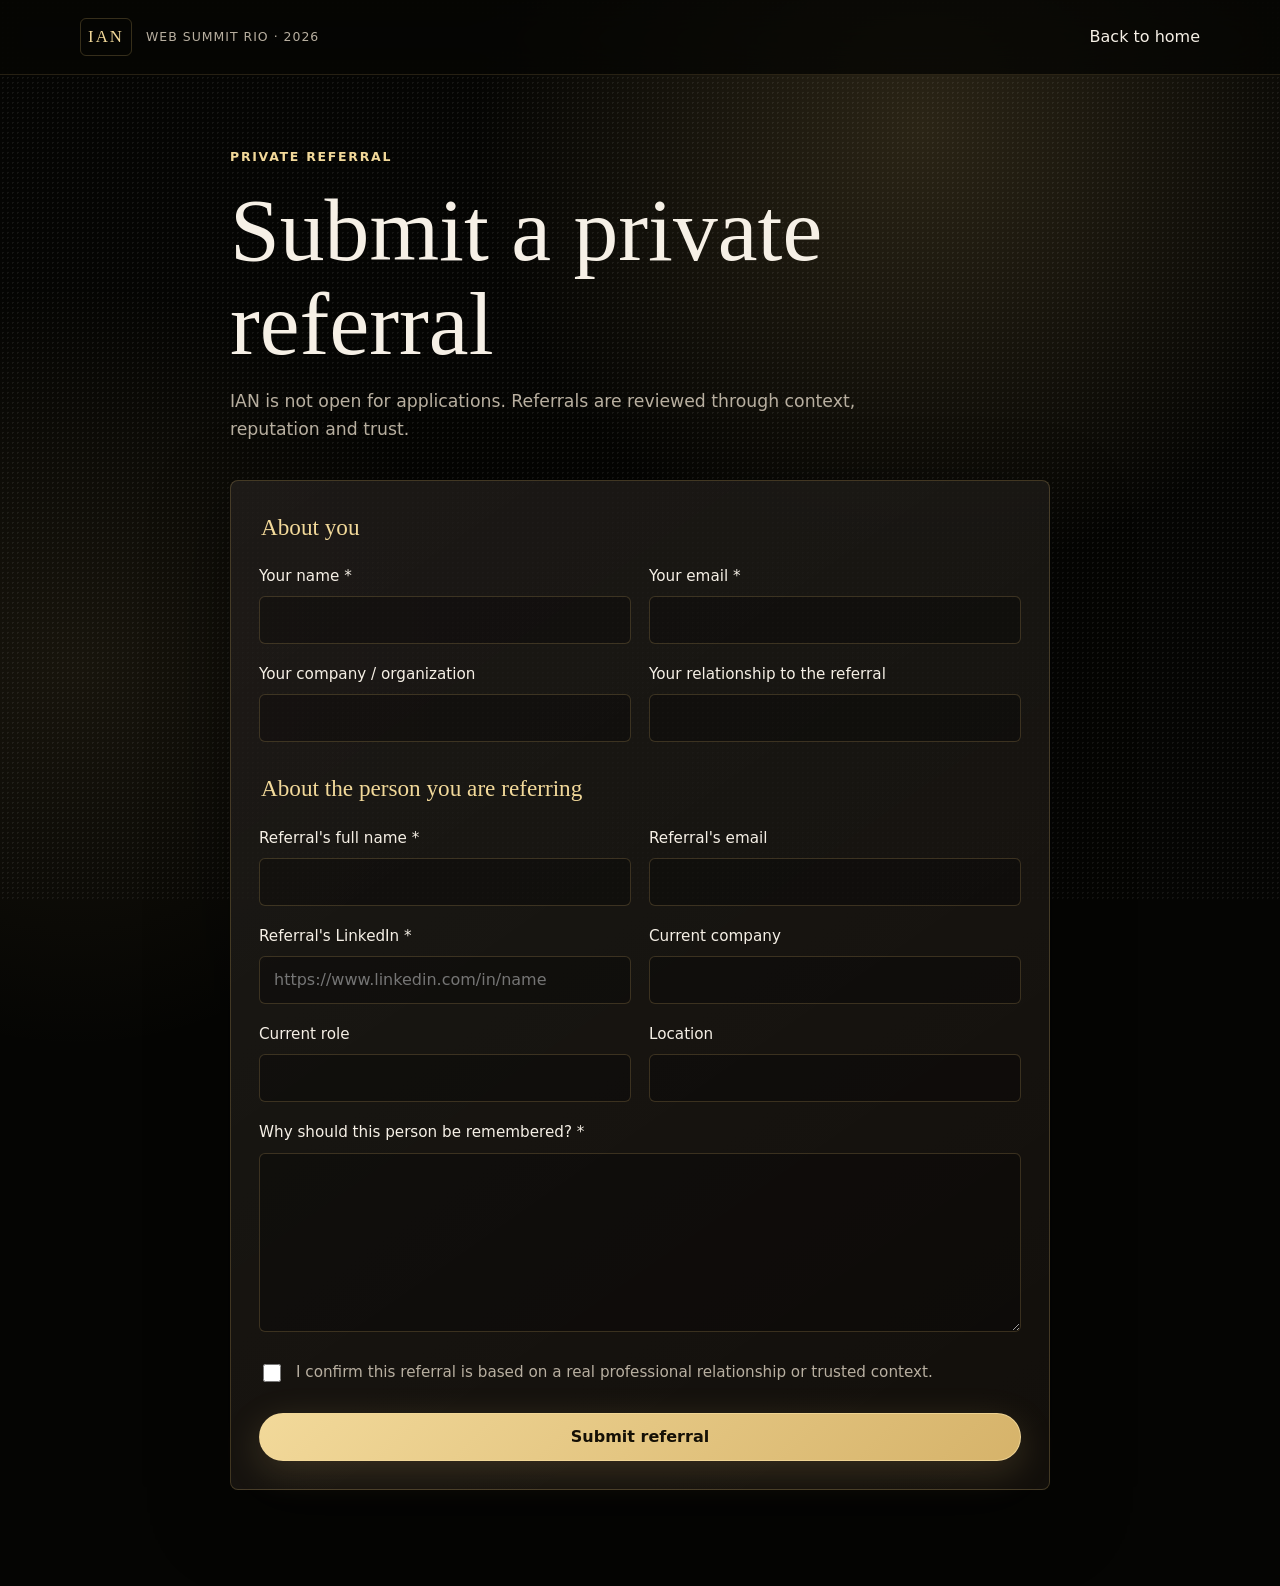
==== join-professional.html @ c7a35a79 "Innit Commit" ====
<!DOCTYPE html>
<html lang="en">
  <head>
    <meta charset="UTF-8" />
    <meta name="viewport" content="width=device-width, initial-scale=1.0" />
    <meta
      name="description"
      content="Submit a private referral to IAN for Web Summit Rio 2026."
    />
    <title>Submit a Private Referral | IAN</title>
    <link rel="stylesheet" href="styles.css" />
  </head>
  <body>
    <!-- Update form copy, links and field labels here when the referral flow changes. -->
    <header class="site-header simple-header">
      <a class="brand" href="index.html" aria-label="IAN home">
        <span class="brand-mark">IAN</span>
        <span class="brand-meta">Web Summit Rio &middot; 2026</span>
      </a>
      <a class="text-link" href="index.html">Back to home</a>
    </header>

    <main class="form-page">
      <section class="section-band">
        <div class="container narrow-container">
          <p class="eyebrow">Private referral</p>
          <h1>Submit a private referral</h1>
          <p class="section-copy">
            IAN is not open for applications. Referrals are reviewed through context,
            reputation and trust.
          </p>

          <form class="referral-form" id="referral-form" novalidate>
            <div class="form-status" id="form-status" aria-live="polite"></div>

            <fieldset>
              <legend>About you</legend>
              <div class="form-grid">
                <div class="form-field">
                  <label for="your-name">Your name <span aria-hidden="true">*</span></label>
                  <input id="your-name" name="yourName" type="text" autocomplete="name" data-required />
                </div>

                <div class="form-field">
                  <label for="your-email">Your email <span aria-hidden="true">*</span></label>
                  <input id="your-email" name="yourEmail" type="email" autocomplete="email" data-required />
                </div>

                <div class="form-field">
                  <label for="your-company">Your company / organization</label>
                  <input id="your-company" name="yourCompany" type="text" autocomplete="organization" />
                </div>

                <div class="form-field">
                  <label for="relationship">Your relationship to the referral</label>
                  <input id="relationship" name="relationship" type="text" />
                </div>
              </div>
            </fieldset>

            <fieldset>
              <legend>About the person you are referring</legend>
              <div class="form-grid">
                <div class="form-field">
                  <label for="referral-name">Referral's full name <span aria-hidden="true">*</span></label>
                  <input id="referral-name" name="referralName" type="text" data-required />
                </div>

                <div class="form-field">
                  <label for="referral-email">Referral's email</label>
                  <input id="referral-email" name="referralEmail" type="email" />
                </div>

                <div class="form-field">
                  <label for="referral-linkedin">Referral's LinkedIn <span aria-hidden="true">*</span></label>
                  <input
                    id="referral-linkedin"
                    name="referralLinkedin"
                    type="url"
                    inputmode="url"
                    placeholder="https://www.linkedin.com/in/name"
                    data-required
                  />
                </div>

                <div class="form-field">
                  <label for="current-company">Current company</label>
                  <input id="current-company" name="currentCompany" type="text" />
                </div>

                <div class="form-field">
                  <label for="current-role">Current role</label>
                  <input id="current-role" name="currentRole" type="text" />
                </div>

                <div class="form-field">
                  <label for="location">Location</label>
                  <input id="location" name="location" type="text" autocomplete="address-level2" />
                </div>

                <div class="form-field full-span">
                  <label for="referral-reason">
                    Why should this person be remembered? <span aria-hidden="true">*</span>
                  </label>
                  <textarea id="referral-reason" name="referralReason" rows="6" data-required></textarea>
                </div>
              </div>
            </fieldset>

            <label class="checkbox-field" for="trust-confirmation">
              <input id="trust-confirmation" name="trustConfirmation" type="checkbox" data-required />
              <span>
                I confirm this referral is based on a real professional relationship or trusted
                context.
              </span>
            </label>

            <button class="button button-primary" type="submit">Submit referral</button>
          </form>
        </div>
      </section>
    </main>

    <script src="script.js"></script>
  </body>
</html>
---- styles.css ----
/* Edit brand colors and spacing in :root to adjust the whole demo quickly. */
:root {
  --color-bg: #050503;
  --color-bg-soft: #0d0b08;
  --color-panel: rgba(17, 14, 9, 0.78);
  --color-panel-strong: rgba(25, 20, 12, 0.92);
  --color-gold: #d6b36a;
  --color-gold-soft: #f2d99a;
  --color-gold-muted: rgba(214, 179, 106, 0.2);
  --color-text: #f6f0e6;
  --color-muted: #b8afa0;
  --color-line: rgba(214, 179, 106, 0.24);
  --color-error: #ffcfb8;
  --font-sans: Inter, ui-sans-serif, system-ui, -apple-system, BlinkMacSystemFont, "Segoe UI", sans-serif;
  --font-display: Georgia, "Times New Roman", serif;
  --container: 1120px;
  --radius: 8px;
  --shadow: 0 24px 80px rgba(0, 0, 0, 0.42);
}

* {
  box-sizing: border-box;
}

html {
  scroll-behavior: smooth;
}

body {
  min-height: 100vh;
  margin: 0;
  color: var(--color-text);
  background:
    radial-gradient(circle at 72% 8%, rgba(214, 179, 106, 0.18), transparent 28rem),
    radial-gradient(circle at 6% 42%, rgba(214, 179, 106, 0.09), transparent 24rem),
    var(--color-bg);
  font-family: var(--font-sans);
  line-height: 1.6;
}

body::before {
  position: fixed;
  inset: 0;
  z-index: -1;
  pointer-events: none;
  content: "";
  opacity: 0.24;
  background-image:
    linear-gradient(rgba(255, 255, 255, 0.025) 1px, transparent 1px),
    linear-gradient(90deg, rgba(255, 255, 255, 0.018) 1px, transparent 1px);
  background-size: 38px 38px;
  mask-image: radial-gradient(circle at center, #000 0%, transparent 78%);
}

body::after {
  position: fixed;
  inset: 0;
  z-index: -1;
  pointer-events: none;
  content: "";
  opacity: 0.16;
  background-image:
    radial-gradient(circle, rgba(255, 255, 255, 0.42) 0 1px, transparent 1px);
  background-size: 5px 5px;
}

a {
  color: inherit;
  text-decoration: none;
}

button,
input,
textarea {
  font: inherit;
}

:focus-visible {
  outline: 2px solid var(--color-gold-soft);
  outline-offset: 4px;
}

.container {
  width: min(100% - 32px, var(--container));
  margin: 0 auto;
}

.narrow-container {
  max-width: 820px;
}

.site-header {
  position: sticky;
  top: 0;
  z-index: 20;
  display: flex;
  align-items: center;
  justify-content: space-between;
  gap: 24px;
  padding: 18px max(20px, calc((100vw - var(--container)) / 2));
  border-bottom: 1px solid rgba(214, 179, 106, 0.16);
  background: rgba(5, 5, 3, 0.8);
  backdrop-filter: blur(18px);
}

.simple-header {
  position: relative;
}

.brand {
  display: inline-flex;
  align-items: center;
  gap: 14px;
  min-width: max-content;
}

.brand-mark,
.footer-brand {
  display: inline-grid;
  min-width: 52px;
  min-height: 38px;
  place-items: center;
  border: 1px solid var(--color-line);
  border-radius: 6px;
  color: var(--color-gold-soft);
  font-family: var(--font-display);
  font-size: 1.05rem;
  letter-spacing: 0.12em;
}

.brand-meta {
  color: var(--color-muted);
  font-size: 0.78rem;
  letter-spacing: 0.08em;
  text-transform: uppercase;
}

.main-nav {
  display: flex;
  flex-wrap: wrap;
  align-items: center;
  justify-content: center;
  gap: 8px 22px;
  color: var(--color-muted);
  font-size: 0.92rem;
}

.main-nav a,
.text-link,
.site-footer a {
  transition: color 180ms ease, opacity 180ms ease;
}

.main-nav a:hover,
.text-link:hover,
.site-footer a:hover {
  color: var(--color-gold-soft);
}

.language-switch {
  display: inline-flex;
  padding: 3px;
  border: 1px solid var(--color-line);
  border-radius: 999px;
  background: rgba(255, 255, 255, 0.04);
}

.language-option {
  min-width: 38px;
  min-height: 30px;
  border: 0;
  border-radius: 999px;
  color: var(--color-muted);
  background: transparent;
  cursor: pointer;
}

.language-option.is-active {
  color: #151006;
  background: linear-gradient(135deg, var(--color-gold-soft), var(--color-gold));
}

.section-band {
  padding: 96px 0;
}

.hero {
  min-height: calc(100vh - 76px);
  display: grid;
  align-items: center;
}

.hero-grid {
  display: grid;
  grid-template-columns: minmax(0, 1.08fr) minmax(320px, 0.72fr);
  gap: 48px;
  align-items: center;
}

.eyebrow {
  margin: 0 0 16px;
  color: var(--color-gold-soft);
  font-size: 0.78rem;
  font-weight: 700;
  letter-spacing: 0.14em;
  text-transform: uppercase;
}

h1,
h2,
h3,
p {
  overflow-wrap: anywhere;
}

h1,
h2,
h3 {
  margin: 0;
  color: var(--color-text);
  line-height: 1.05;
}

h1,
h2 {
  font-family: var(--font-display);
  font-weight: 500;
}

h1 {
  max-width: 760px;
  font-size: clamp(3.15rem, 7vw, 6.7rem);
}

h2 {
  font-size: clamp(2rem, 4vw, 3.8rem);
}

h3 {
  font-size: 1.18rem;
}

.hero-subtitle {
  max-width: 680px;
  margin: 28px 0 0;
  color: var(--color-muted);
  font-size: clamp(1.05rem, 2vw, 1.32rem);
}

.hero-actions {
  display: flex;
  flex-wrap: wrap;
  gap: 14px;
  margin-top: 34px;
}

.button {
  display: inline-flex;
  min-height: 48px;
  align-items: center;
  justify-content: center;
  padding: 0 22px;
  border: 1px solid var(--color-line);
  border-radius: 999px;
  font-weight: 700;
  line-height: 1;
  cursor: pointer;
  transition: transform 180ms ease, border-color 180ms ease, background 180ms ease, color 180ms ease;
}

.button:hover {
  transform: translateY(-2px);
}

.button-primary {
  border-color: rgba(242, 217, 154, 0.78);
  color: #151006;
  background: linear-gradient(135deg, var(--color-gold-soft), var(--color-gold));
  box-shadow: 0 10px 36px rgba(214, 179, 106, 0.2);
}

.button-secondary {
  color: var(--color-text);
  background: rgba(255, 255, 255, 0.035);
}

.button-secondary:hover {
  border-color: rgba(242, 217, 154, 0.54);
  background: rgba(214, 179, 106, 0.08);
}

.microcopy {
  margin: 18px 0 0;
  color: var(--color-muted);
  font-size: 0.92rem;
}

.trust-line {
  margin: 28px 0 0;
  color: var(--color-gold-soft);
  font-size: 0.9rem;
  letter-spacing: 0.12em;
  text-transform: uppercase;
}

.signal-panel,
.process-card,
.confirmation-panel,
.referral-form {
  border: 1px solid var(--color-line);
  border-radius: var(--radius);
  background:
    linear-gradient(145deg, rgba(255, 255, 255, 0.06), rgba(255, 255, 255, 0.015)),
    var(--color-panel);
  box-shadow: var(--shadow);
}

.signal-panel {
  position: relative;
  min-height: 460px;
  padding: 30px;
  overflow: hidden;
}

.signal-panel::before {
  position: absolute;
  inset: 20px;
  border: 1px solid rgba(214, 179, 106, 0.14);
  border-radius: 6px;
  content: "";
}

.signal-map {
  position: relative;
  height: 230px;
  margin-bottom: 30px;
}

.signal-map::before,
.signal-map::after {
  position: absolute;
  left: 16%;
  right: 14%;
  top: 50%;
  height: 1px;
  content: "";
  background: linear-gradient(90deg, transparent, rgba(214, 179, 106, 0.46), transparent);
  transform: rotate(-18deg);
}

.signal-map::after {
  transform: rotate(24deg);
}

.signal-dot {
  position: absolute;
  width: 13px;
  height: 13px;
  border: 1px solid var(--color-gold-soft);
  border-radius: 50%;
  background: var(--color-bg);
  box-shadow: 0 0 28px rgba(214, 179, 106, 0.5);
}

.dot-one {
  left: 11%;
  top: 58%;
}

.dot-two {
  left: 39%;
  top: 24%;
}

.dot-three {
  right: 19%;
  top: 44%;
}

.dot-four {
  right: 28%;
  bottom: 10%;
}

.panel-kicker {
  position: relative;
  margin: 0 0 10px;
  color: var(--color-gold-soft);
  font-size: 0.85rem;
  letter-spacing: 0.1em;
  text-transform: uppercase;
}

.signal-panel h2 {
  position: relative;
  max-width: 320px;
  font-size: clamp(2rem, 4vw, 3.2rem);
}

.signal-list {
  position: relative;
  display: grid;
  gap: 10px;
  margin: 28px 0 0;
  padding: 0;
  color: var(--color-muted);
  list-style: none;
}

.signal-list li {
  padding-left: 18px;
  border-left: 1px solid var(--color-line);
}

.section-heading {
  max-width: 680px;
  margin-bottom: 34px;
}

.section-heading p,
.section-copy,
.why-private p,
.final-cta p,
.privacy-content p,
.confirmation-panel p {
  color: var(--color-muted);
}

.process-grid {
  display: grid;
  grid-template-columns: repeat(3, minmax(0, 1fr));
  gap: 18px;
}

.process-card {
  padding: 26px;
}

.step-number {
  display: block;
  margin-bottom: 42px;
  color: var(--color-gold-soft);
  font-family: var(--font-display);
  font-size: 2.4rem;
}

.process-card p {
  margin-bottom: 0;
  color: var(--color-muted);
}

.section-split {
  border-block: 1px solid rgba(214, 179, 106, 0.12);
  background: linear-gradient(90deg, rgba(214, 179, 106, 0.06), transparent 52%);
}

.split-grid {
  display: grid;
  grid-template-columns: minmax(0, 0.78fr) minmax(0, 1fr);
  gap: 42px;
  align-items: center;
}

.section-copy {
  max-width: 660px;
  font-size: 1.08rem;
}

.tag-cloud {
  display: flex;
  flex-wrap: wrap;
  gap: 10px;
}

.tag-cloud span {
  display: inline-flex;
  min-height: 42px;
  align-items: center;
  padding: 0 16px;
  border: 1px solid var(--color-line);
  border-radius: 999px;
  color: var(--color-text);
  background: rgba(255, 255, 255, 0.035);
}

.why-private {
  max-width: 900px;
}

.large-statement {
  margin: 26px 0 12px;
  color: var(--color-text);
  font-family: var(--font-display);
  font-size: clamp(1.8rem, 4vw, 4rem);
  line-height: 1.1;
}

.final-cta {
  padding-top: 54px;
}

.final-cta-inner {
  padding: 52px;
  border: 1px solid var(--color-line);
  border-radius: var(--radius);
  background:
    radial-gradient(circle at 82% 16%, rgba(214, 179, 106, 0.18), transparent 18rem),
    var(--color-panel-strong);
}

.site-footer {
  padding: 34px 0;
  border-top: 1px solid rgba(214, 179, 106, 0.16);
  color: var(--color-muted);
}

.footer-grid {
  display: flex;
  align-items: center;
  justify-content: space-between;
  gap: 24px;
}

.footer-grid p {
  margin: 8px 0 0;
}

.site-footer nav {
  display: flex;
  gap: 18px;
}

.form-page .section-band,
.confirmation-page .section-band {
  padding-top: 72px;
}

.referral-form {
  display: grid;
  gap: 28px;
  margin-top: 36px;
  padding: 28px;
}

fieldset {
  margin: 0;
  padding: 0;
  border: 0;
}

legend {
  margin-bottom: 18px;
  color: var(--color-gold-soft);
  font-family: var(--font-display);
  font-size: 1.45rem;
}

.form-grid {
  display: grid;
  grid-template-columns: repeat(2, minmax(0, 1fr));
  gap: 18px;
}

.form-field {
  display: grid;
  gap: 8px;
}

.full-span {
  grid-column: 1 / -1;
}

label {
  color: var(--color-text);
  font-size: 0.95rem;
}

input,
textarea {
  width: 100%;
  border: 1px solid rgba(214, 179, 106, 0.22);
  border-radius: 6px;
  color: var(--color-text);
  background: rgba(0, 0, 0, 0.24);
  transition: border-color 180ms ease, box-shadow 180ms ease, background 180ms ease;
}

input {
  min-height: 48px;
  padding: 0 14px;
}

textarea {
  min-height: 150px;
  padding: 12px 14px;
  resize: vertical;
}

input:focus,
textarea:focus {
  border-color: rgba(242, 217, 154, 0.72);
  background: rgba(0, 0, 0, 0.32);
  box-shadow: 0 0 0 4px rgba(214, 179, 106, 0.1);
  outline: 0;
}

.field-error {
  border-color: var(--color-error);
}

.checkbox-field {
  display: grid;
  grid-template-columns: auto 1fr;
  gap: 12px;
  align-items: start;
  color: var(--color-muted);
}

.checkbox-field input {
  width: 18px;
  min-height: 18px;
  margin-top: 4px;
  accent-color: var(--color-gold);
}

.form-status {
  display: none;
  padding: 14px 16px;
  border: 1px solid var(--color-line);
  border-radius: 6px;
  color: var(--color-text);
  background: rgba(214, 179, 106, 0.08);
}

.form-status.is-visible {
  display: block;
}

.form-status.is-error {
  border-color: rgba(255, 207, 184, 0.5);
  color: var(--color-error);
  background: rgba(255, 207, 184, 0.08);
}

.confirmation-panel {
  padding: 42px;
}

.referral-summary {
  margin-top: 30px;
  padding-top: 24px;
  border-top: 1px solid var(--color-line);
}

.referral-summary h2 {
  font-size: 1.75rem;
}

.referral-summary dl {
  display: grid;
  gap: 12px;
  margin: 20px 0 0;
}

.referral-summary div {
  display: grid;
  grid-template-columns: 120px 1fr;
  gap: 14px;
}

.referral-summary dt {
  color: var(--color-gold-soft);
  font-weight: 700;
}

.referral-summary dd {
  margin: 0;
  color: var(--color-muted);
}

.privacy-content article {
  margin-top: 32px;
  padding-top: 26px;
  border-top: 1px solid rgba(214, 179, 106, 0.16);
}

.privacy-content h2 {
  font-size: 1.65rem;
}

/* Update these breakpoints if the content or navigation grows in future versions. */
@media (max-width: 900px) {
  .site-header {
    position: relative;
    align-items: flex-start;
    flex-direction: column;
  }

  .main-nav {
    justify-content: flex-start;
  }

  .hero {
    min-height: auto;
  }

  .hero-grid,
  .split-grid,
  .process-grid {
    grid-template-columns: 1fr;
  }

  .signal-panel {
    min-height: 390px;
  }

  .section-band {
    padding: 72px 0;
  }
}

@media (max-width: 640px) {
  .container {
    width: min(100% - 24px, var(--container));
  }

  .site-header {
    padding: 16px 12px;
  }

  .brand {
    align-items: flex-start;
    flex-direction: column;
    gap: 8px;
  }

  h1 {
    font-size: 3rem;
  }

  .hero-actions,
  .button {
    width: 100%;
  }

  .button {
    padding-inline: 16px;
  }

  .signal-panel,
  .final-cta-inner,
  .confirmation-panel,
  .referral-form {
    padding: 22px;
  }

  .form-grid,
  .referral-summary div {
    grid-template-columns: 1fr;
  }

  .referral-summary div {
    gap: 2px;
  }
}
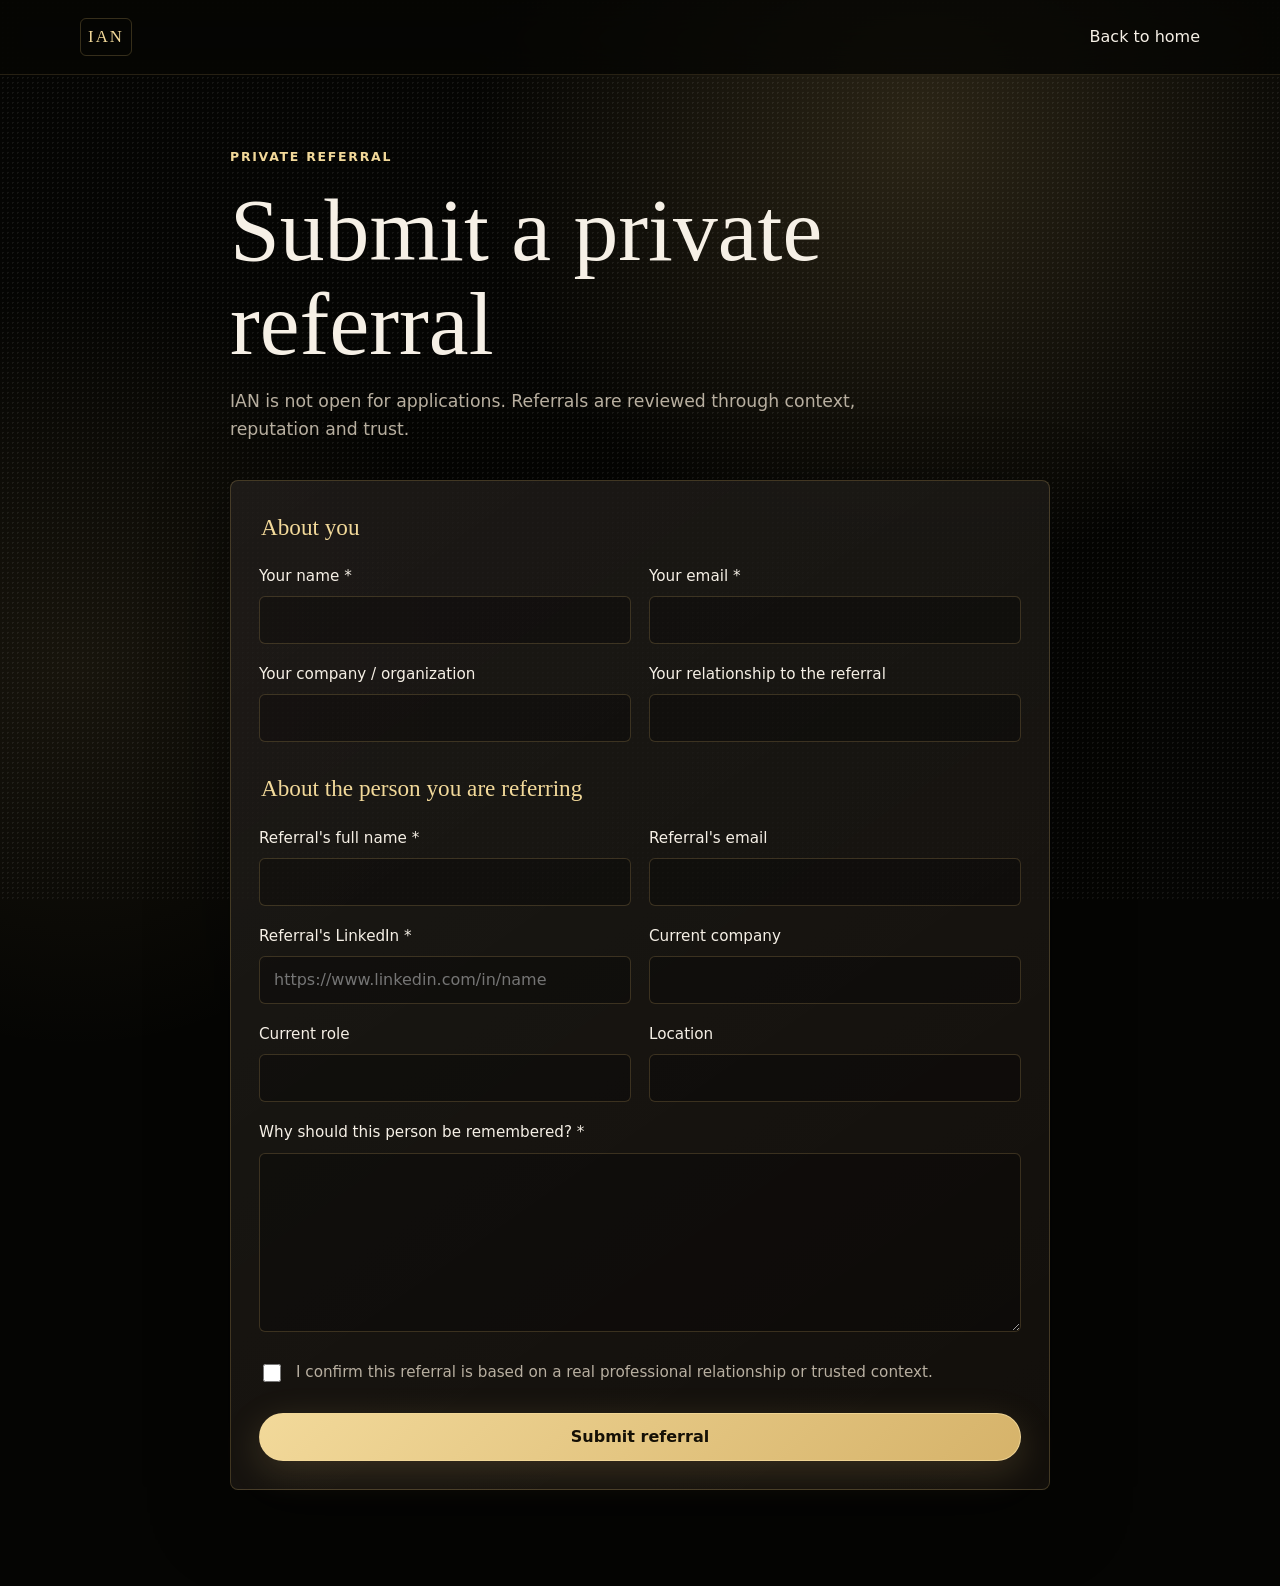
==== commit 5d787e42: "innit commit" ====
--- a/join-professional.html
+++ b/join-professional.html
@@ -5,7 +5,7 @@
     <meta name="viewport" content="width=device-width, initial-scale=1.0" />
     <meta
       name="description"
-      content="Submit a private referral to IAN for Web Summit Rio 2026."
+      content="Submit a private referral to IAN."
     />
     <title>Submit a Private Referral | IAN</title>
     <link rel="stylesheet" href="styles.css" />
@@ -15,7 +15,6 @@
     <header class="site-header simple-header">
       <a class="brand" href="index.html" aria-label="IAN home">
         <span class="brand-mark">IAN</span>
-        <span class="brand-meta">Web Summit Rio &middot; 2026</span>
       </a>
       <a class="text-link" href="index.html">Back to home</a>
     </header>
